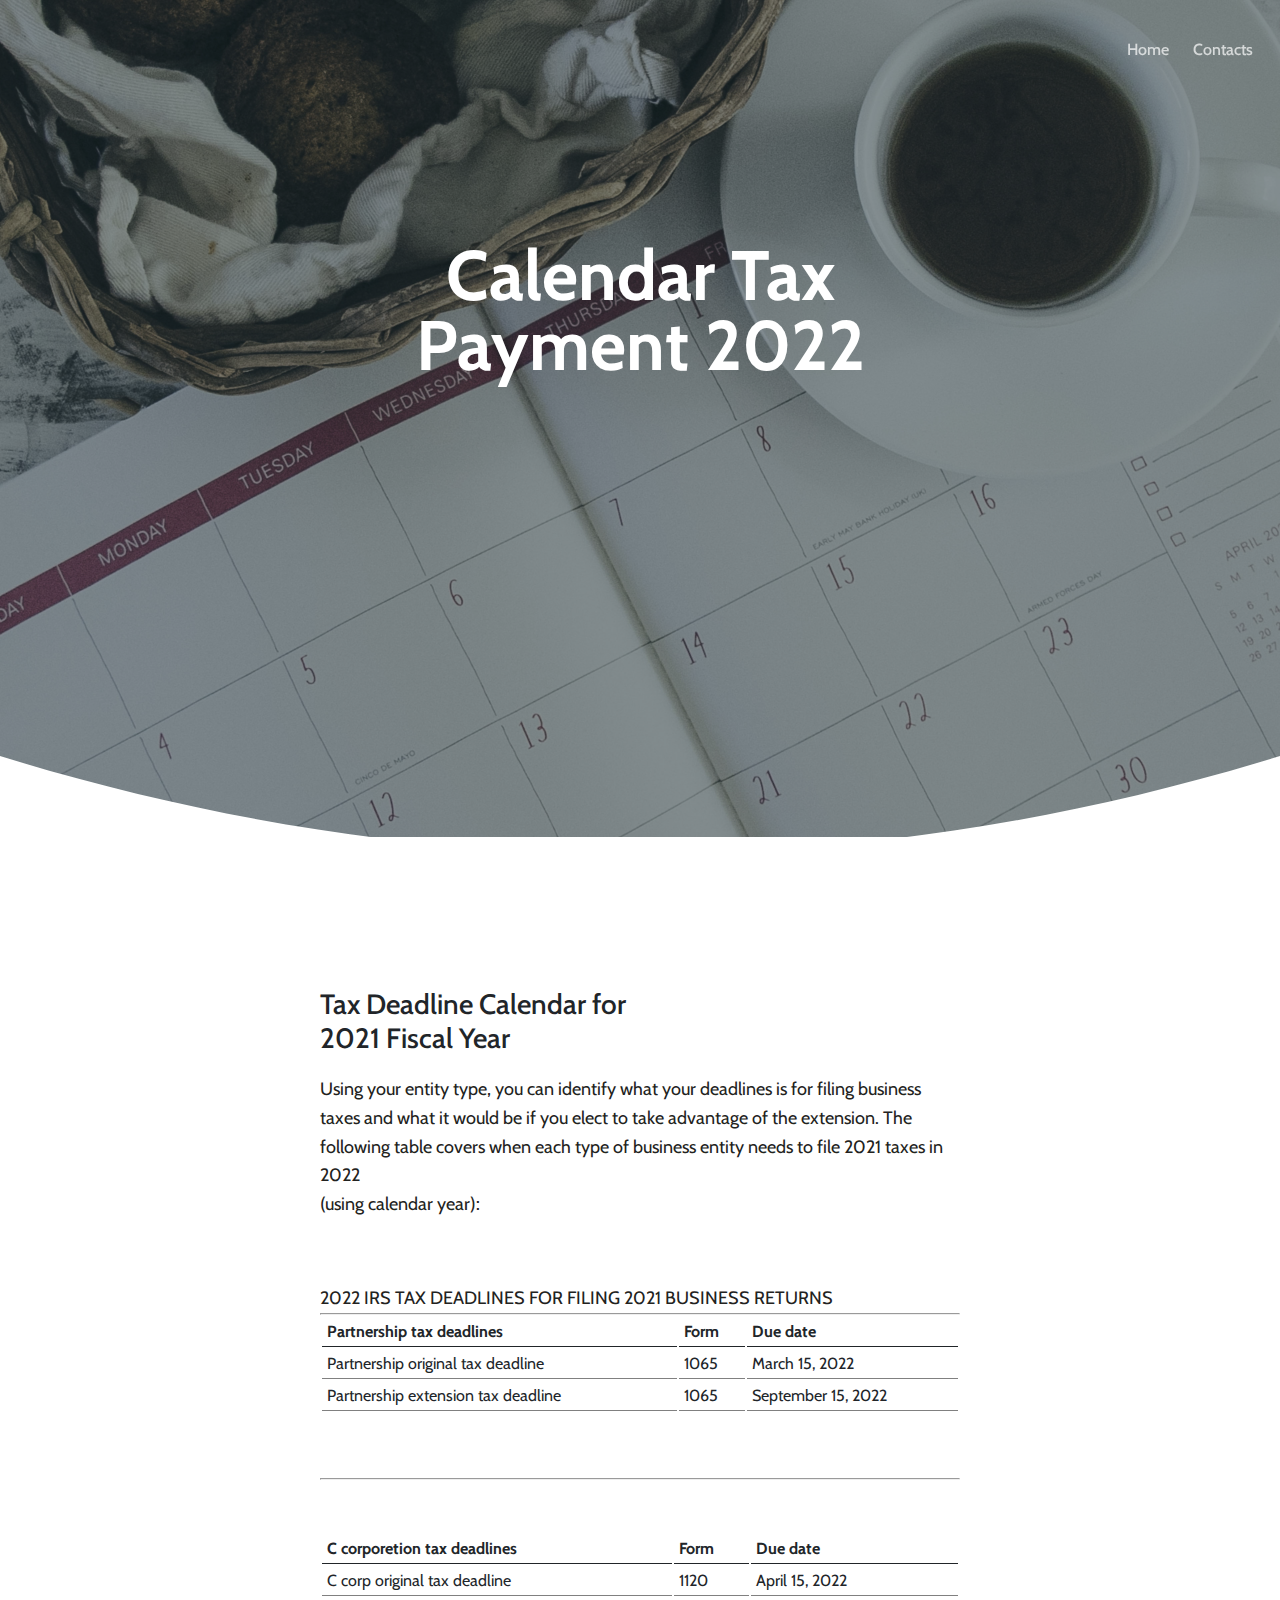
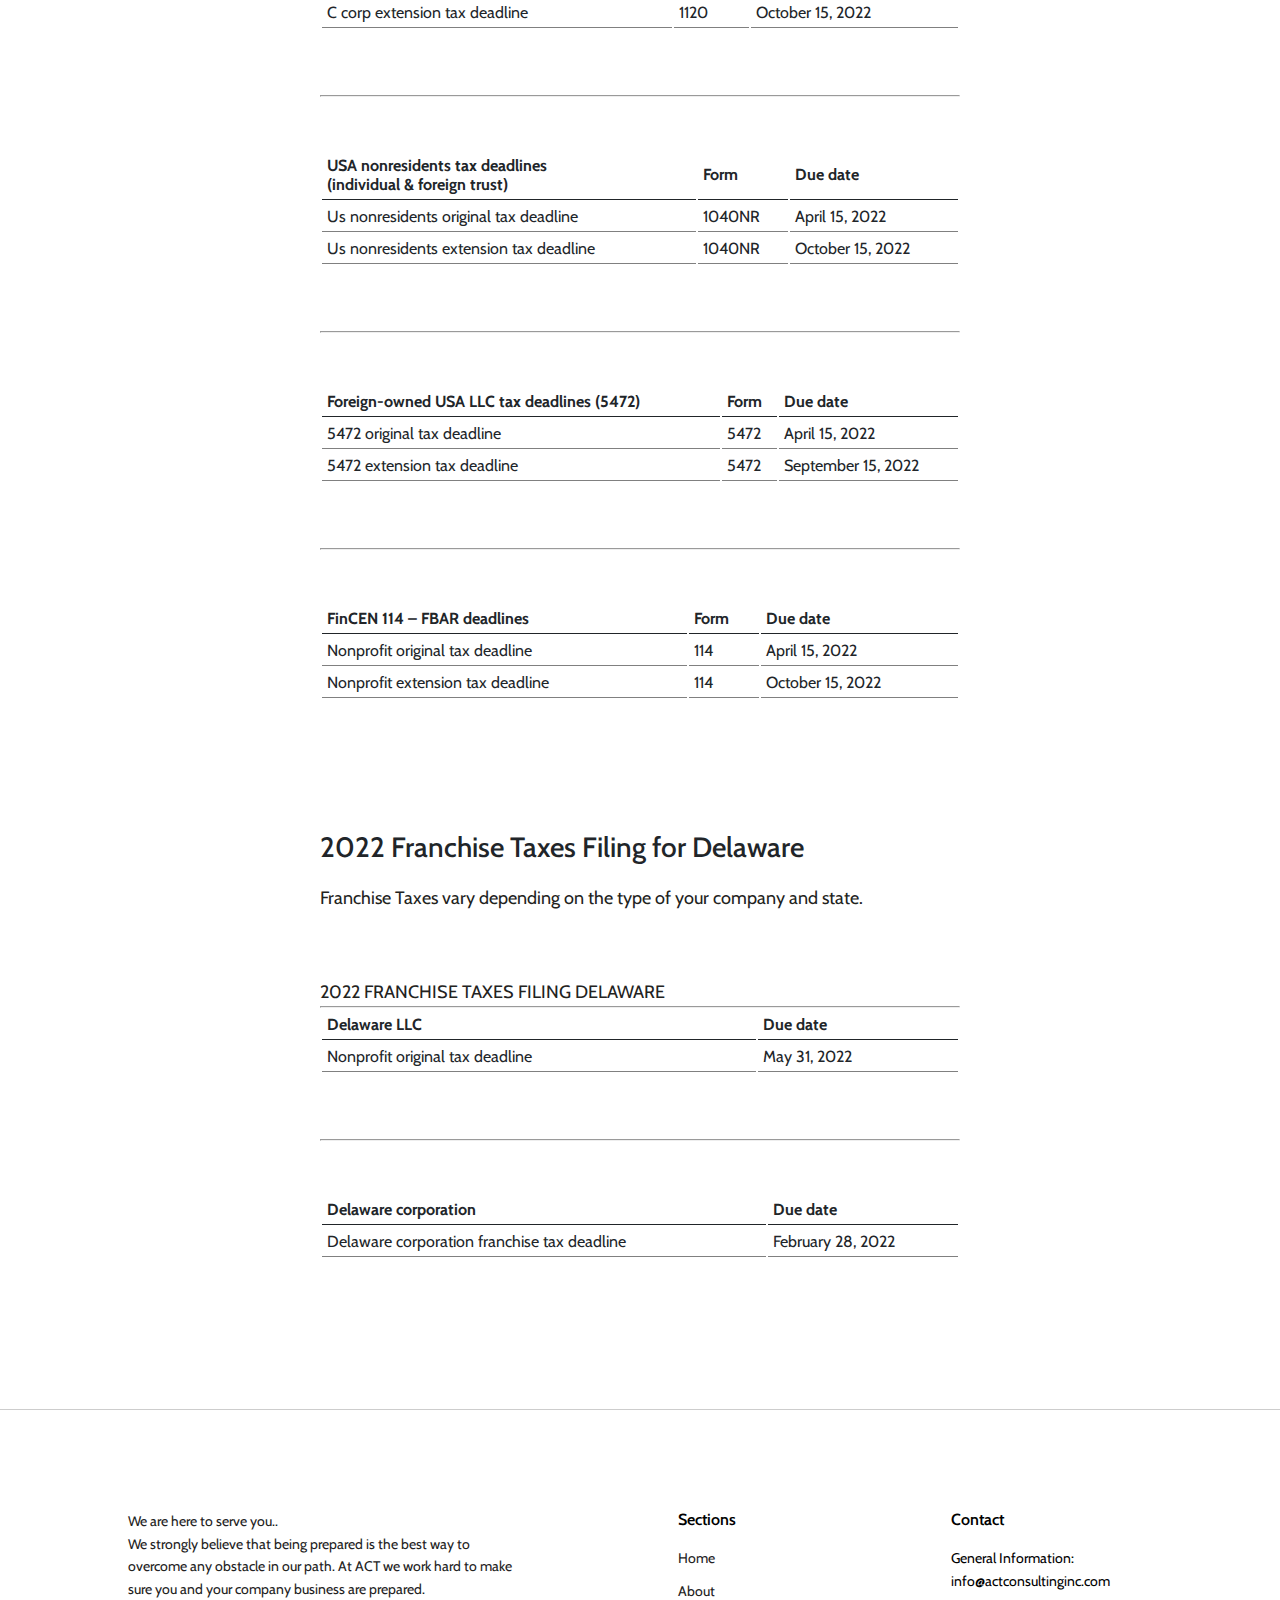
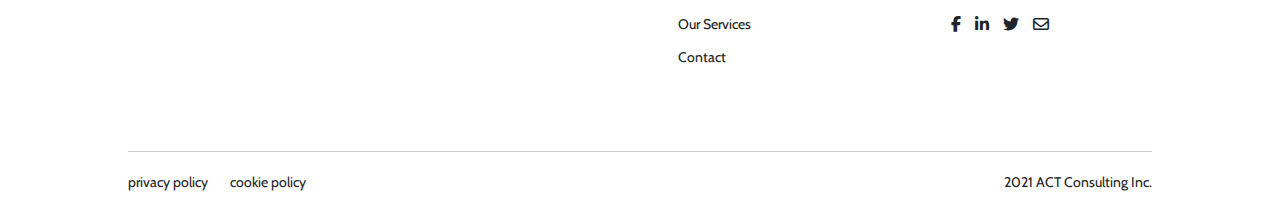
==== calendar.html @ d232fdbb "agregue página de calendario" ====
<!DOCTYPE html>
<html lang="en">
<head>
  <meta charset="UTF-8">
  <meta http-equiv="X-UA-Compatible" content="IE=edge">
  <meta name="viewport" content="width=device-width, initial-scale=1.0">
  <title>ACT Calendar</title>
  <link rel="preconnect" href="https://fonts.googleapis.com">
  <link rel="preconnect" href="https://fonts.gstatic.com" crossorigin>
  <link href="https://fonts.googleapis.com/css2?family=Barlow+Condensed:wght@200;400&family=Boogaloo&family=Cabin:wght@400;500;600;700&family=Concert+One&family=Cuprum:wght@400;600;700&family=DM+Sans:wght@400;500;700&family=Encode+Sans+Condensed:wght@200;400;500;700;900&family=Indie+Flower&family=Inter:wght@300;500&family=Kaushan+Script&family=Oswald:wght@200;300;400;600;700&family=PT+Sans+Narrow:wght@400;700&family=Press+Start+2P&family=Roboto+Mono:wght@100&family=Roboto:wght@100;300;400;500;700;900&family=Silkscreen&family=Ubuntu+Condensed&family=Ubuntu:wght@300;400;500;700&display=swap" rel="stylesheet">
  <link rel="stylesheet" href="https://cdnjs.cloudflare.com/ajax/libs/font-awesome/6.2.0/css/all.min.css">
  <link href="https://unpkg.com/aos@2.3.1/dist/aos.css" rel="stylesheet">
  <link rel="stylesheet" href="./css/calendar.css">
</head>
<body>
  <header>
    <div class="transparents">
      <div id="menu"></div>
      <nav class="scroll-nav">
        <ul>
          <li>
            <a id="home" href="./index.html">Home</a>
          </li>
          <li>
            <a id="contacts" href="./contact.html">Contacts</a>
          </li>
        </ul>
      </nav>
      <div class="container-title">
        <h1>Calendar Tax</h1>
        <h1>Payment 2022</h1>
      </div>
    </div>
    <div class="wavy-background"></div>
  </header>
  <main>
    <section class="container-table">
      <div class="content-table">
        <h2>Tax Deadline Calendar for
        <br>
        2021 Fiscal Year</h2>
        <p>
          Using your entity type, you can identify what your deadlines is for filing business taxes and what it would be if you elect to take advantage of the extension. The following table covers when each type of business entity needs to file 2021 taxes in 2022
          <br>
          (using calendar year):
        </p>
        <br>
        <br>
        <br>
        <br>
        <br>
        <p>2022 IRS TAX DEADLINES FOR FILING 2021 BUSINESS RETURNS</p>
        <hr>
        <table class="table">
          <thead>
            <tr>
              <th>Partnership tax deadlines</th>
              <th>Form</th>
              <th>Due date</th>
            </tr>
          </thead>
          <tbody>
            <tr>
              <td>Partnership original tax deadline</td>
              <td>1065</td>
              <td>March 15, 2022</td>
            </tr>
            <tr>
              <td>Partnership extension tax deadline</td>
              <td>1065</td>
              <td>September 15, 2022</td>
            </tr>
          </tbody>
        </table>
        <br>
        <br>
        <br>
        <br>
        <br>
        <hr>
        <br>
        <br>
        <br>
        <br>
        <table class="table">
          <thead>
            <tr>
              <th>C corporetion tax deadlines</th>
              <th>Form</th>
              <th>Due date</th>
            </tr>
          </thead>
          <tbody>
            <tr>
              <td>C corp original tax deadline</td>
              <td>1120</td>
              <td>April 15, 2022</td>
            </tr>
            <tr>
              <td>C corp extension tax deadline</td>
              <td>1120</td>
              <td>October 15, 2022</td>
            </tr>
          </tbody>
        </table>
        <br>
        <br>
        <br>
        <br>
        <br>
        <hr>
        <br>
        <br>
        <br>
        <br>
        <table class="table">
          <thead>
            <tr>
              <th>USA nonresidents tax deadlines
              <br>
              (individual & foreign trust)</th>
              <th>Form</th>
              <th>Due date</th>
            </tr>
          </thead>
          <tbody>
            <tr>
              <td>Us nonresidents original tax deadline</td>
              <td>1040NR</td>
              <td>April 15, 2022</td>
            </tr>
            <tr>
              <td>Us nonresidents extension tax deadline</td>
              <td>1040NR</td>
              <td>October 15, 2022</td>
            </tr>
          </tbody>
        </table>
        <br>
        <br>
        <br>
        <br>
        <br>
        <hr>
        <br>
        <br>
        <br>
        <br>
        <table class="table">
          <thead>
            <tr>
              <th scope="col">Foreign-owned USA LLC tax deadlines (5472)</th>
              <th scope="col">Form</th>
              <th scope="col">Due date</th>
            </tr>
          </thead>
          <tbody>
            <tr>
              <td>5472 original tax deadline</td>
              <td>5472</td>
              <td>April 15, 2022</td>
            </tr>
            <tr>
              <td>5472 extension tax deadline</td>
              <td>5472</td>
              <td>September 15, 2022</td>
            </tr>
          </tbody>
        </table>
        <br>
        <br>
        <br>
        <br>
        <br>
        <hr>
        <br>
        <br>
        <br>
        <br>
        <table class="table">
          <thead>
            <tr>
              <th scope="col">FinCEN 114 – FBAR deadlines</th>
              <th scope="col">Form</th>
              <th scope="col">Due date</th>
            </tr>
          </thead>
          <tbody>
            <tr>
              <td>Nonprofit original tax deadline</td>
              <td>114</td>
              <td>April 15, 2022</td>
            </tr>
            <tr>
              <td>Nonprofit extension tax deadline</td>
              <td>114</td>
              <td>October 15, 2022</td>
            </tr>
          </tbody>
        </table>
        <br>
        <br>
        <br>
        <br>
        <br>
        <br>
        <br>
        <br>
        <br>
        <br>
        <h2>2022 Franchise Taxes Filing for Delaware</h2>
        <p>Franchise Taxes vary depending on the type of your company and state.</p>
        <br>
        <br>
        <br>
        <br>
        <br>
        <p>2022 FRANCHISE TAXES FILING DELAWARE</p>
        <hr>
        <table class="table">
          <thead>
            <tr>
              <th>Delaware LLC</th>
              <th>Due date</th>
            </tr>
          </thead>
          <tbody>
            <tr>
              <td>Nonprofit original tax deadline</td>
              <td>May 31, 2022</td>
            </tr>
          </tbody>
        </table>
        <br>
        <br>
        <br>
        <br>
        <br>
        <hr>
        <br>
        <br>
        <br>
        <br>
        <table class="table">
          <thead>
            <tr>
              <th>Delaware corporation</th>
              <th>Due date</th>
            </tr>
          </thead>
          <tbody>
            <tr>
              <td>Delaware corporation franchise tax deadline</td>
              <td>February 28, 2022</td>
            </tr>
          </tbody>
        </table>
      </div>
    </section>
  </main>
  <footer>
    <section class="container-footer">
      <div class="footer-content">
        <div class="content-text">
          <p>We are here to serve you..</p>
          <p>We strongly believe that being prepared is the best way to overcome any obstacle in our path. At ACT we work hard to make sure you and your company business are prepared.</p>
        </div>
        <div class="content-sections-contact">
          <div class="content-sections">
            <h4>Sections</h4>
            <a href="">Home</a>
            <a href="">About</a>
            <a href="">Our Services</a>
            <a href="">Contact</a>
          </div>
          <div class="content-contact">
            <h4>Contact</h4>
            <h6>General Information:</h6>
            <h6>info@actconsultinginc.com</h6>
            <div class="container-social-networks">
              <a href="#"><i class="fa-brands fa-facebook-f"></i></a>
              <a href="#"><i class="fa-brands fa-linkedin-in"></i></a>
              <a href="#"><i class="fa-brands fa-twitter"></i></a>
              <a href="#"><i class="fa-regular fa-envelope"></i></a>
            </div>
          </div>
        </div>
      </div>
    </section>
    <div class="container-privacy">
      <div class="content-privacy">
        <div>
          <a href="#">privacy policy</a>
          <a href="#">cookie policy</a>
        </div>
        <a href="#">2021 ACT Consulting Inc.</a>
      </div>
    </div>
  </footer>
</body>
</html>
---- css/calendar.css ----
* {
  box-sizing: border-box;
  margin: 0;
  padding: 0;
}
html {
  font-size: 62.5%;
}
body {
  font-family: 'Cabin', sans-serif;
  overflow-x: hidden;
}
/*generals*/
.transparents {
  width: 100%;
  height: 93vh;
  background-color: rgba(25, 45, 53, 0.5);
  z-index: 100;
}
h2 {
  padding-bottom: 20px;
  font-size: 2.8rem;
  font-weight: 500;
  color: #212529;
}
p {
  font-size: 1.8rem;
  font-weight: 400;
  line-height: 1.6;
  color: #222220;
}
.table {
  width: 100%;
}
.table>:not(:last-child)>:last-child>* {
  border-bottom-color: currentColor;
}
.table>:not(caption)>*>* {
  padding: 5px 5px;
  border-bottom-width: 1px;
}
th,
td {
  
  padding: 8px;
  font-size: 1.6rem;
  color: #212529;
  text-align: inherit;
  border-color: inherit;
  border-style: solid;
  border-width: 0;
}
/*header*/
header {
  width: 100%;
  height: 93vh;
  background-image: url('../images/calendar-header@2x.jpg');
  background-position: center;
  background-size: cover;
  background-repeat: no-repeat;
}
header .wavy-background {
  content: "";
  width: 100%;
  height: 100px;
  position: absolute;
  bottom: 44px;
  background-color: #fff;
  -webkit-mask-image: url(../images/descarga.svg);
}
header nav {
  position: fixed;
  width: 100%;
  height: 100px;
  padding-right: 15px;
  display: flex;
  justify-content: flex-end;
  align-items: center;
  z-index: 200;
}
.ingress-menu {
  position: fixed;
  width: 100%;
  height: 100px;
  padding-right: 15px;
  display: flex;
  justify-content: flex-end;
  align-items: center;
  z-index: 200;
  background-color: #fff;
  animation: slide-bottom 0.5s cubic-bezier(0.250, 0.460, 0.450, 0.940) both;
}
@keyframes slide-bottom {
  0% {
    -webkit-transform: translateY(-1000px);
            transform: translateY(-1000px);
  }
  100% {
    -webkit-transform: translateY(0);
            transform: translateY(0);
  }
}
.exit-menu {
  background-color: transparent;
   animation: slide-top 0.5s cubic-bezier(0.250, 0.460, 0.450, 0.940) both;
}
@keyframes slide-top {
  0% {
    -webkit-transform: translateY(0);
            transform: translateY(0);
  }
  100% {
    -webkit-transform: translateY(-100px);
            transform: translateY(-100px);
  }
}
.ingress-menu-a {
  color: #000;
  z-index: 100;
  transition: 1.2s;
}
.ingress-menu-a:hover {
  color: #cdcdcd;
}
header nav ul {
  display: flex;
}
header nav ul li {
  list-style: none;
}
header nav ul li a {
  margin: 0 12px;
  font-size: 1.6rem;
  font-weight: 500;
  color: rgba(255, 255, 255, 0.7);
  line-height: 1.2;
  text-decoration: none;
  transition: 300ms;
}
header nav ul li a:hover {
  color: #fff;
}
header nav ul li .calendary {
  font-size: 20px;
}
header .container-title {
  width: 100%;
  height: 100%;
  padding: 240px 0 190px;
  display: flex;
  flex-direction: column;
  align-items: center;
}
header .container-title h1 {
  font-size: 7rem;
  line-height: 1;
  color: #fff;
  text-align: center;
}
/*main*/
main {
  width: 100%;
  height: auto;
  margin: 150px 0;
  display: flex;
  flex-direction: column;
  justify-content: center;
  align-items: center;
}
/*table*/
main .container-table {
  width: 50%;
  height: auto;
  margin: 0 auto;
}
/*footer*/
footer {
  width: 100%;
  height: auto;
  border-top: 1px solid #cdcdcd;
}
footer .container-footer {
  margin-top: 100px;
  display: flex;
  justify-content: center;
}
footer .container-footer .footer-content {
  width: 80%;
  padding-bottom: 70px;
  display: flex;
  border-bottom: 1px solid #cdcdcd;
  gap: 150px;
}
footer .container-footer .content-text {
  width: 400px;
}
footer .container-footer .content-text p {
  font-size: 1.4rem;
  color: #222222;
}
footer .container-footer .content-sections-contact {
  display: flex;
  gap: 200px;
}
footer .container-footer .content-sections-contact .content-sections a{
  padding-bottom: 15px;
  font-size: 1.4rem;
  font-weight: 400;
  color: #222222;
  text-decoration: none;
}
footer .container-footer .content-sections-contact h4 {
  margin-bottom: 20px;
  font-size: 1.6rem;
  font-weight: 600;
}
footer .container-footer .content-sections-contact .content-sections,
footer .container-footer .content-sections-contact .content-contact {
  display: flex;
  flex-direction: column;
}
footer .container-footer .content-sections-contact .content-contact h6 {
  padding-bottom: 5px;
  font-size: 1.4rem;
  font-weight: 400;
}
footer .container-footer .content-sections-contact .content-contact .container-social-networks {
  margin-top: 20px;
}
footer .container-footer .content-sections-contact .content-contact .container-social-networks a {
  margin-right: 12px;
  font-size: 1.6rem;
  color: #212529;
  transition: 300ms;
}
footer .container-footer .content-sections-contact .content-contact .container-social-networks a:hover {
  color: #cdcdcd;
}
footer .container-privacy {
  height: 60px;
  display: flex;
  justify-content: center;
  align-items: center;
}
footer .container-privacy .content-privacy {
  width: 80%;
  display: flex;
  justify-content: space-between;
}
footer .container-privacy .content-privacy a {
  font-size: 1.4rem;
  color: #222222;
  text-decoration: none;
}
footer .container-privacy .content-privacy div a {
  padding-right: 20px;
}
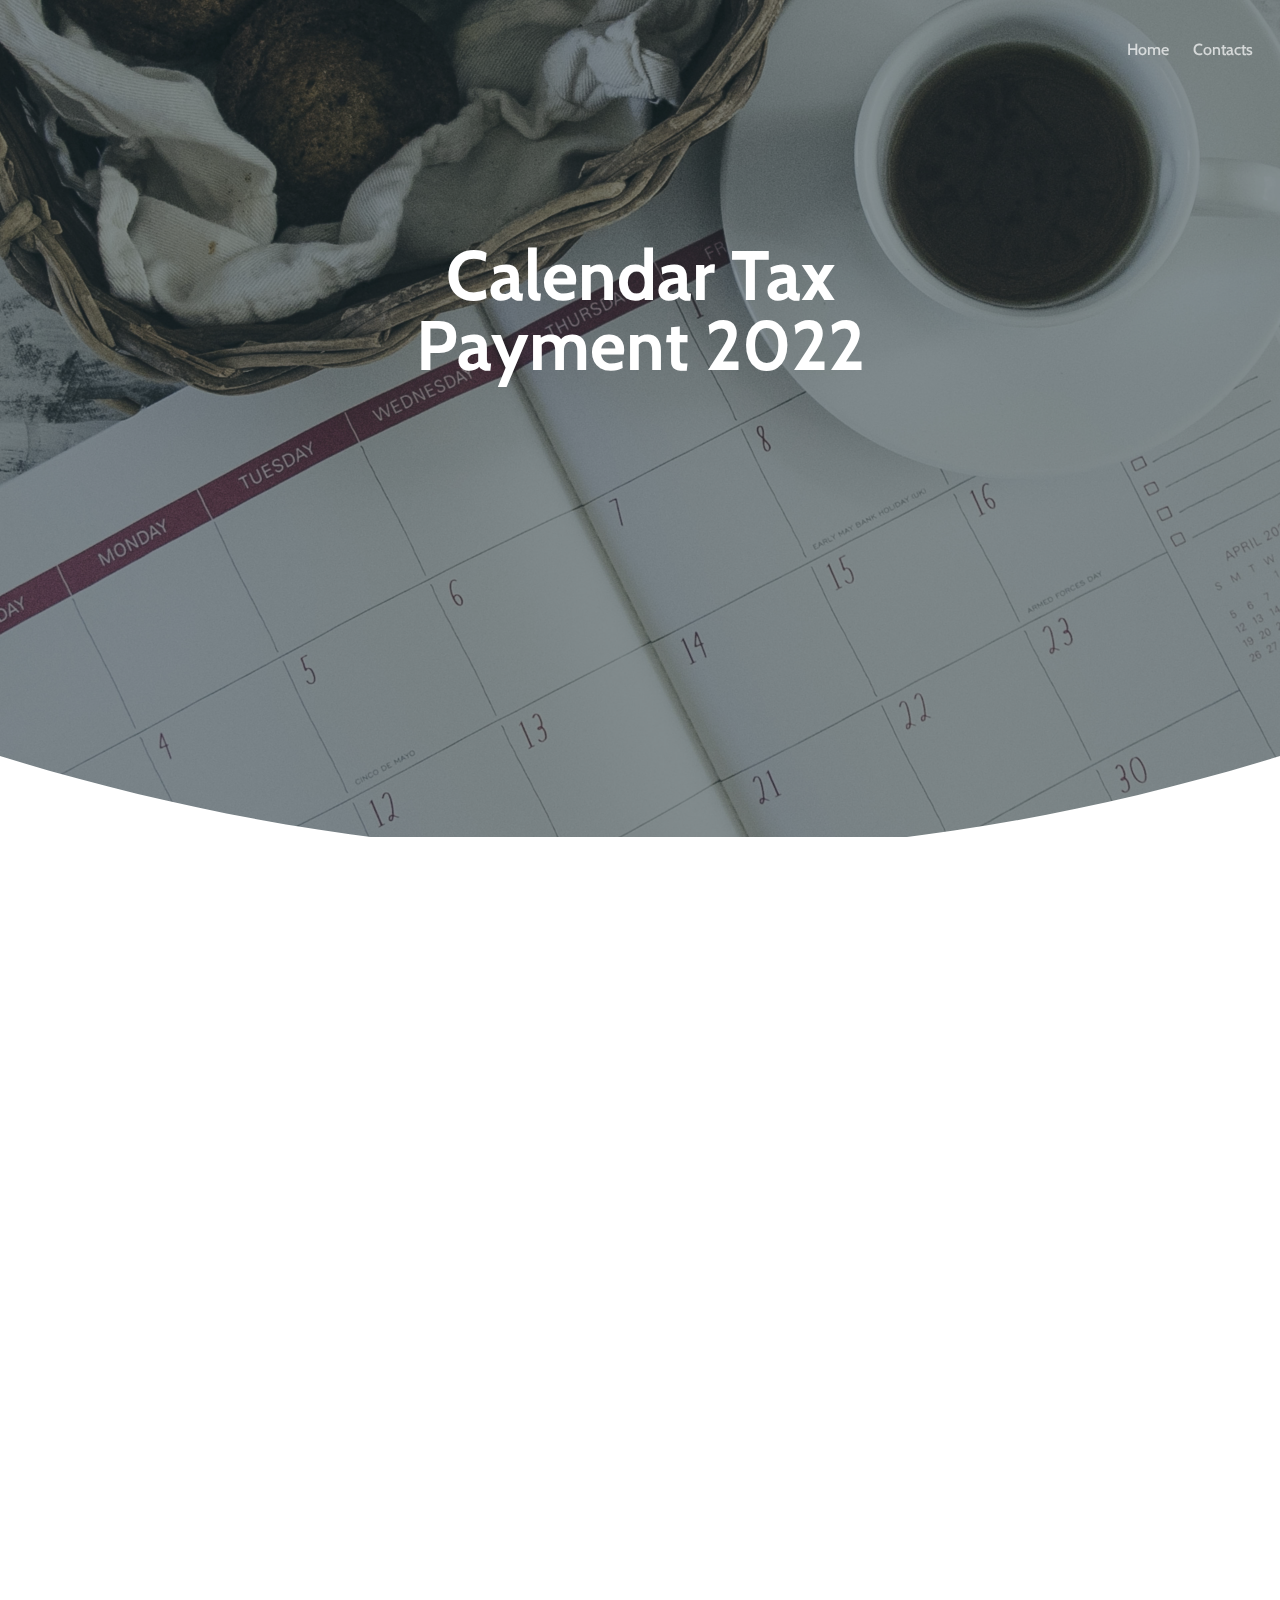
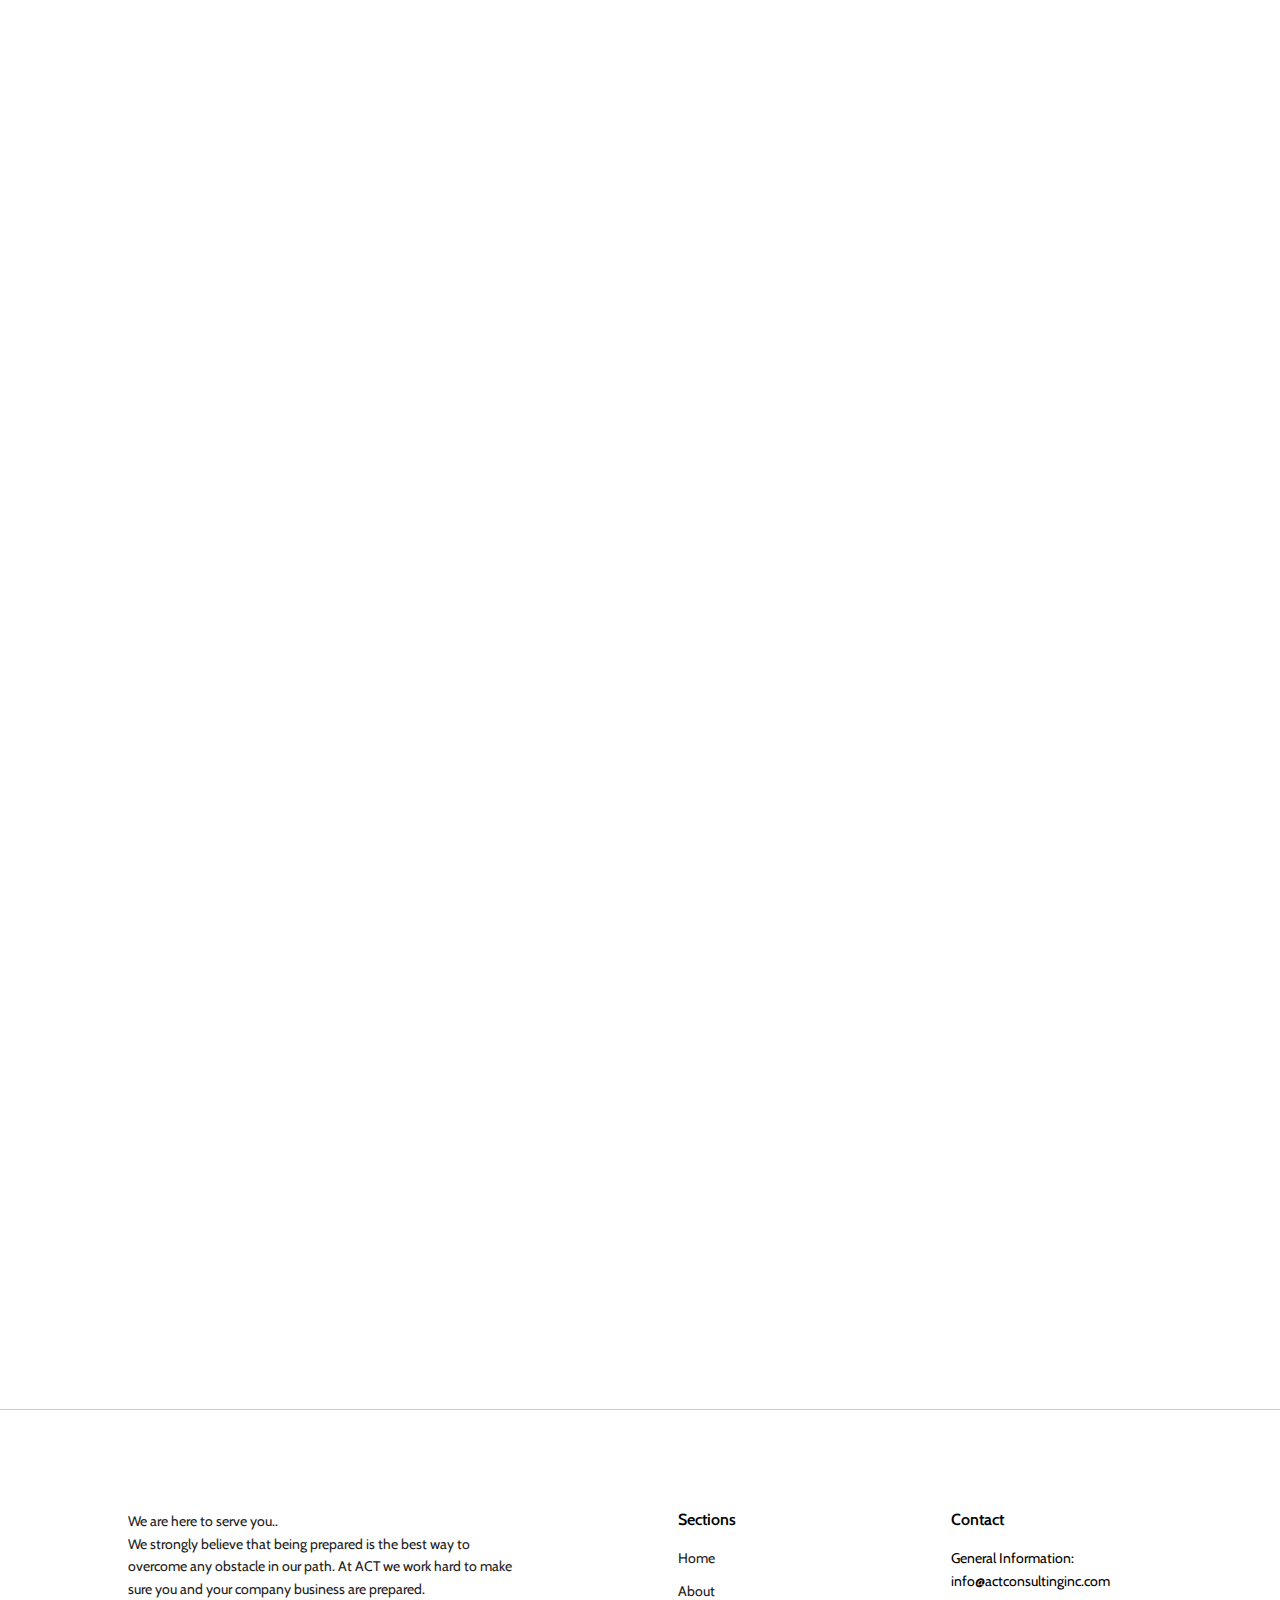
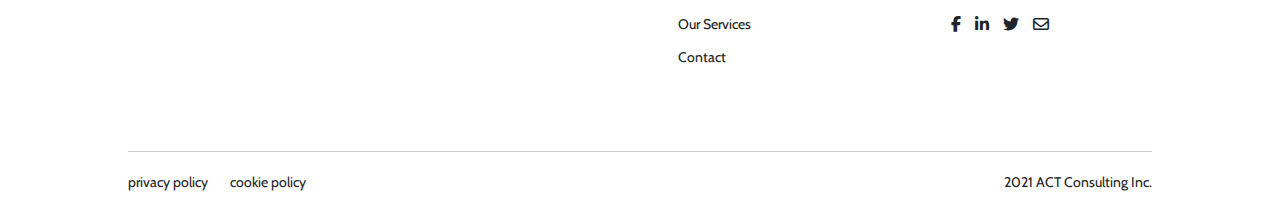
==== commit cae74cf9: "agregue animacion de scroll" ====
--- a/calendar.html
+++ b/calendar.html
@@ -4,7 +4,7 @@
   <meta charset="UTF-8">
   <meta http-equiv="X-UA-Compatible" content="IE=edge">
   <meta name="viewport" content="width=device-width, initial-scale=1.0">
-  <title>ACT Calendar</title>
+  <title>ACT Consulting Inc</title>
   <link rel="preconnect" href="https://fonts.googleapis.com">
   <link rel="preconnect" href="https://fonts.gstatic.com" crossorigin>
   <link href="https://fonts.googleapis.com/css2?family=Barlow+Condensed:wght@200;400&family=Boogaloo&family=Cabin:wght@400;500;600;700&family=Concert+One&family=Cuprum:wght@400;600;700&family=DM+Sans:wght@400;500;700&family=Encode+Sans+Condensed:wght@200;400;500;700;900&family=Indie+Flower&family=Inter:wght@300;500&family=Kaushan+Script&family=Oswald:wght@200;300;400;600;700&family=PT+Sans+Narrow:wght@400;700&family=Press+Start+2P&family=Roboto+Mono:wght@100&family=Roboto:wght@100;300;400;500;700;900&family=Silkscreen&family=Ubuntu+Condensed&family=Ubuntu:wght@300;400;500;700&display=swap" rel="stylesheet">
@@ -35,7 +35,7 @@
   </header>
   <main>
     <section class="container-table">
-      <div class="content-table">
+      <div class="content-table" data-aos="fade-up">
         <h2>Tax Deadline Calendar for
         <br>
         2021 Fiscal Year</h2>
@@ -268,10 +268,10 @@
         <div class="content-sections-contact">
           <div class="content-sections">
             <h4>Sections</h4>
-            <a href="">Home</a>
-            <a href="">About</a>
-            <a href="">Our Services</a>
-            <a href="">Contact</a>
+            <a href="./index.html">Home</a>
+            <a href="./index.html#about">About</a>
+            <a href="./index.html#our-services">Our Services</a>
+            <a href="./contact.html">Contact</a>
           </div>
           <div class="content-contact">
             <h4>Contact</h4>
@@ -297,5 +297,13 @@
       </div>
     </div>
   </footer>
+
+  <script src="https://unpkg.com/aos@2.3.1/dist/aos.js"></script>
+  <script>
+    AOS.init({
+      duration: 400,
+      once: true,
+    });
+  </script>
 </body>
 </html>